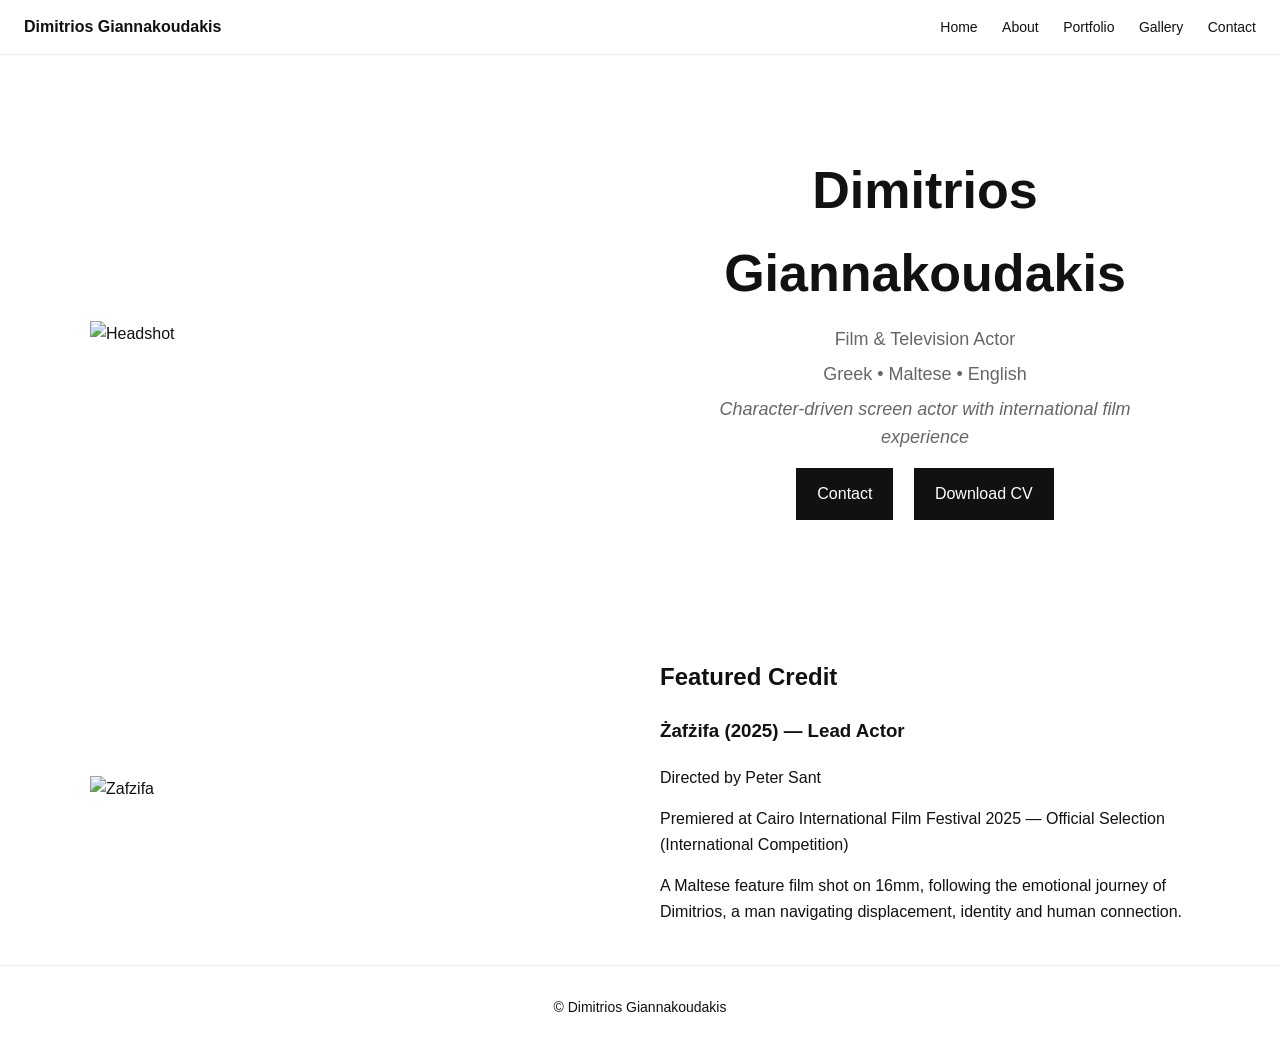
==== index.html @ be98e553 "Add files via upload" ====
<!DOCTYPE html>
<html>
<head>
  <title>Dimitrios Giannakoudakis</title>
  <link rel="stylesheet" href="style.css">
</head>

<body>

<nav>
  <div><strong>Dimitrios Giannakoudakis</strong></div>
  <div>
    <a href="index.html">Home</a>
    <a href="about.html">About</a>
    <a href="portfolio.html">Portfolio</a>
    <a href="gallery.html">Gallery</a>
    <a href="contact.html">Contact</a>
  </div>
</nav>

<!-- HERO SECTION -->
<div class="container featured">

  <!-- LEFT: HEADSHOT -->
<div class="profile">
  <img src="images/profile.jpg" alt="Headshot">
</div>

  <!-- RIGHT: IDENTITY -->
  <div class="hero">
    <h1>Dimitrios Giannakoudakis</h1>
    <p>Film & Television Actor</p>
    <p>Greek • Maltese • English</p>

    <p><em>Character-driven screen actor with international film experience</em></p>

    <a class="btn primary" href="contact.html">Contact</a>
    <a class="btn primary" href="CV.pdf" download>
    Download CV
</a>
  </div>

</div>

<!-- FEATURED CREDIT -->
<section class="container featured">

  <div class="film">
    <img src="images/zafzifa.jpg" alt="Zafzifa">
  </div>

  <div>
    <h2>Featured Credit</h2>
    <h3>Żafżifa (2025) — Lead Actor</h3>
    <p>Directed by Peter Sant</p>
    <p>Premiered at Cairo International Film Festival 2025 — Official Selection (International Competition)</p>
    <p>A Maltese feature film shot on 16mm, following the emotional journey of Dimitrios, a man navigating displacement, identity and human connection.
    </p>
  </div>

</section>

<footer>
  © Dimitrios Giannakoudakis
</footer>

</body>
</html>
---- style.css ----
/* ===== BASE ===== */
body {
  margin: 0;
  padding: 0;
  font-family: Inter, Arial, sans-serif;
  background: #ffffff;
  color: #111;
  line-height: 1.6;
}

a {
  color: inherit;
  text-decoration: none;
}

/* ===== LAYOUT ===== */
.container {
  max-width: 1100px;
  margin: 0 auto;
  padding: 24px 24px; /* reduced from 80px → FIXES BIG GAP */
}


/* ===== NAV ===== */
nav {
  display: flex;
  justify-content: space-between;
  align-items: center;
  padding: 14px 24px; /* reduced for tighter top area */
  border-bottom: 1px solid #eee;
}

nav a {
  margin-left: 20px;
  font-size: 14px;
}

/* ===== HERO ===== */
.hero {
  text-align: center;
  padding: 40px 24px; /* reduced from 120px → FIXES MAIN GAP */
}

.hero h1 {
  font-size: 52px;
  margin: 10px 0;
}

.hero p {
  font-size: 18px;
  color: #666;
  margin: 6px 0; /* tighter spacing */
}

/* ===== BUTTONS ===== */
.btn {
  display: inline-block;
  padding: 12px 20px;
  margin: 10px 8px;
  border: 1px solid #111;
  cursor: pointer;
  transition: 0.3s;
}

.btn.primary {
  background: #111;
  color: #fff;
}

.btn:hover {
  opacity: 0.8;
}

/* ===== SECTIONS ===== */
section {
  margin-bottom: 60px; /* slightly reduced */
}

/* ===== FEATURED CREDIT ===== */
.featured {
  display: grid;
  grid-template-columns: 1fr 1fr;
  gap: 40px;
  align-items: center;
  margin-top: 20px;
}

/* FEATURED LAYOUT (2-column container only) */
.featured {
  display: grid;
  grid-template-columns: 1fr 1fr;
  gap: 40px;
  align-items: center;
}

/* DEFAULT IMAGES (SAFE RULE) */
.featured img {
  width: 100%;
  height: auto;
  display: block;
}

/* PROFILE IMAGE ONLY (HEADSHOT CONTROL) */
.profile img {
  width: 420px;
  height: auto;
  display: block;
  object-fit: cover;
}

/* ZAFŻIFA FEATURE IMAGE */
.film img {
  width: 80%;
  max-width: 400px;
  height: auto;
  display: block;
}

/* PROFILE IMAGE ONLY (HOME + ABOUT) */
.hero img,
.about img {
  max-width: 260px;
  width: 100%;
  height: auto;
  object-fit: cover;
  border-radius: 2px;
}
/* CONTACT LAYOUT */
.contact {
    display: grid;
    grid-template-columns: 1fr 1fr;
    gap: 40px;
    align-items: center;
}

/* CONTACT IMAGE */
.contact-photo img {
    max-width: 300px;
    height: auto;
    display: block;
    object-fit: cover;
}

/* CONTACT AVAILBILITY */
.contact-footer {
    max-width: 1100px;
    margin: 60px auto 0 auto;
    padding: 0 24px;

    display: grid;
    grid-template-columns: repeat(3, 1fr);
    gap: 30px;
}

/* ===== GRID (GALLERY) ===== */
.grid {
  display: grid;
  grid-template-columns: repeat(3, 1fr);
  gap: 10px;
}

.grid img {
    width: 100%;
    height: 450px;   /* 👈 forces equal size */
    object-fit: cover; /* 👈 crops neatly instead of stretching */
    display: block;
}

.grid img:hover {
  transform: scale(1.02);
}




/* ===== FOOTER ===== */
footer {
  text-align: center;
  padding: 30px;
  border-top: 1px solid #eee;
  font-size: 14px;
}
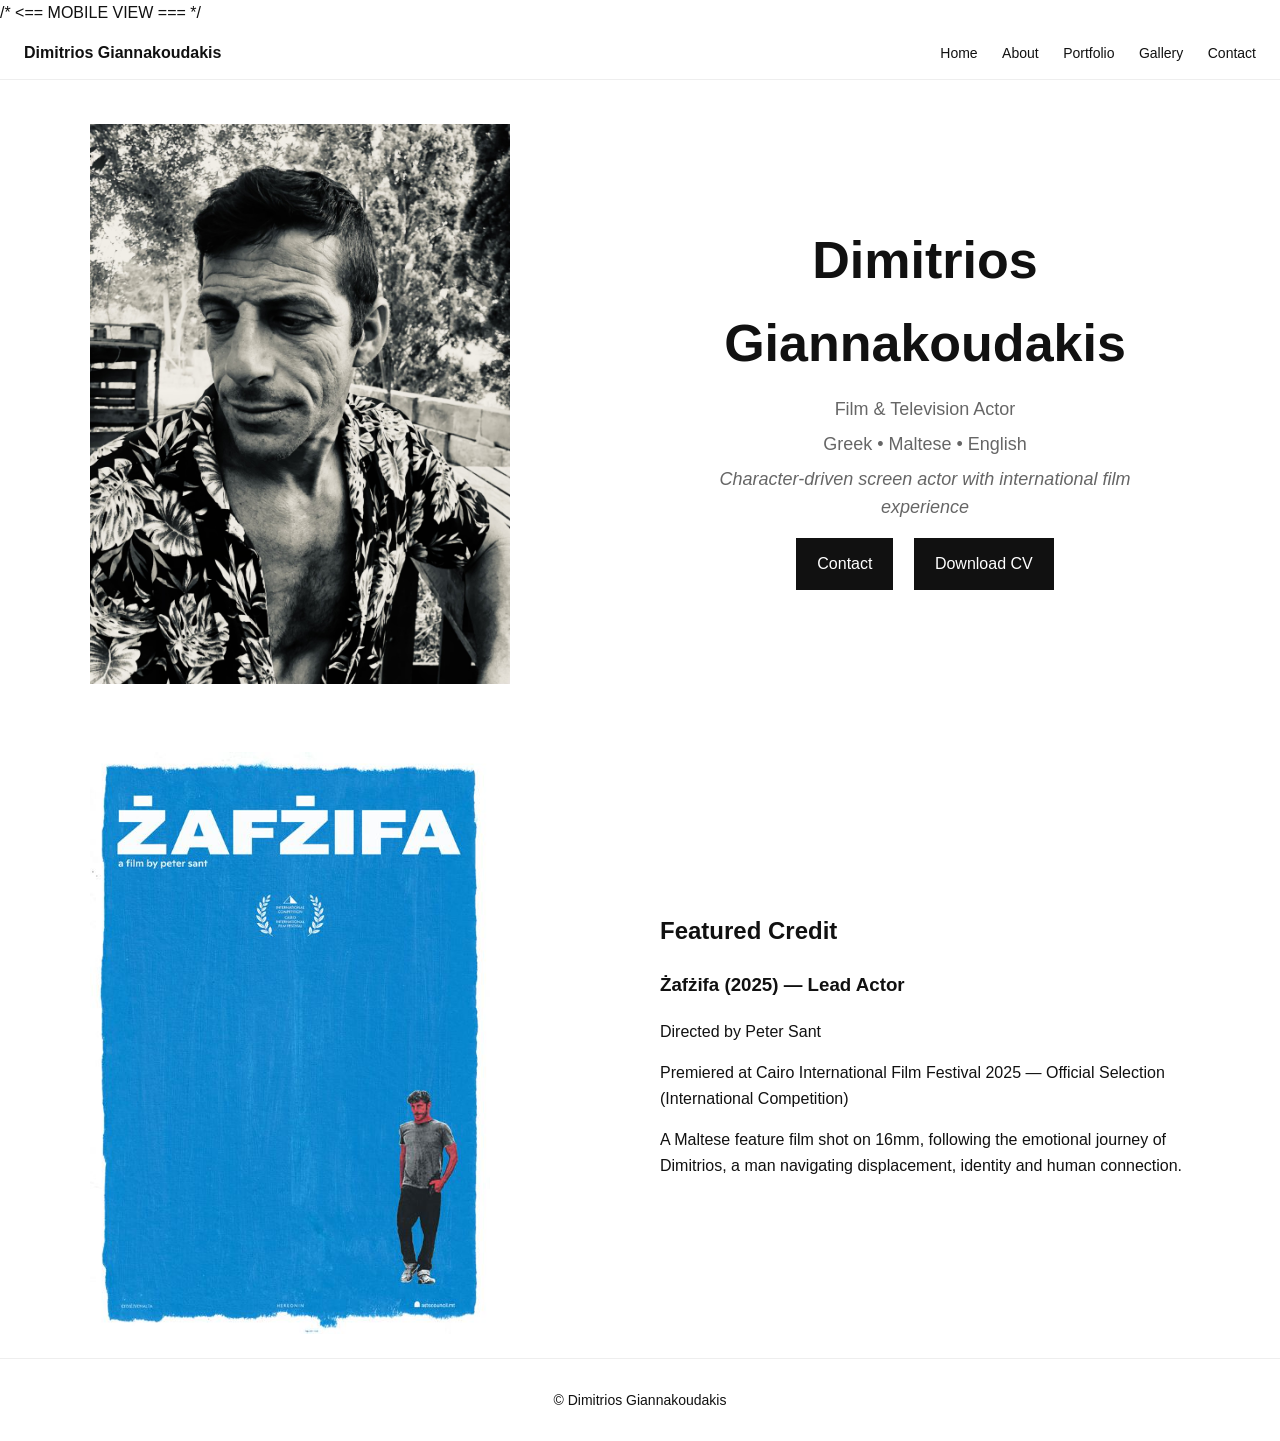
==== commit 7cc0ea7c: "Update index.html Mobile view" ====
--- a/index.html
+++ b/index.html
@@ -2,7 +2,11 @@
 <html>
 <head>
   <title>Dimitrios Giannakoudakis</title>
-  <link rel="stylesheet" href="style.css">
+
+  /* <== MOBILE VIEW === */
+<meta name="viewport" content="width=device-width, initial-scale=1.0">
+ 
+    <link rel="stylesheet" href="style.css">
 </head>
 
 <body>
@@ -65,4 +69,4 @@
 </footer>
 
 </body>
-</html>+</html>
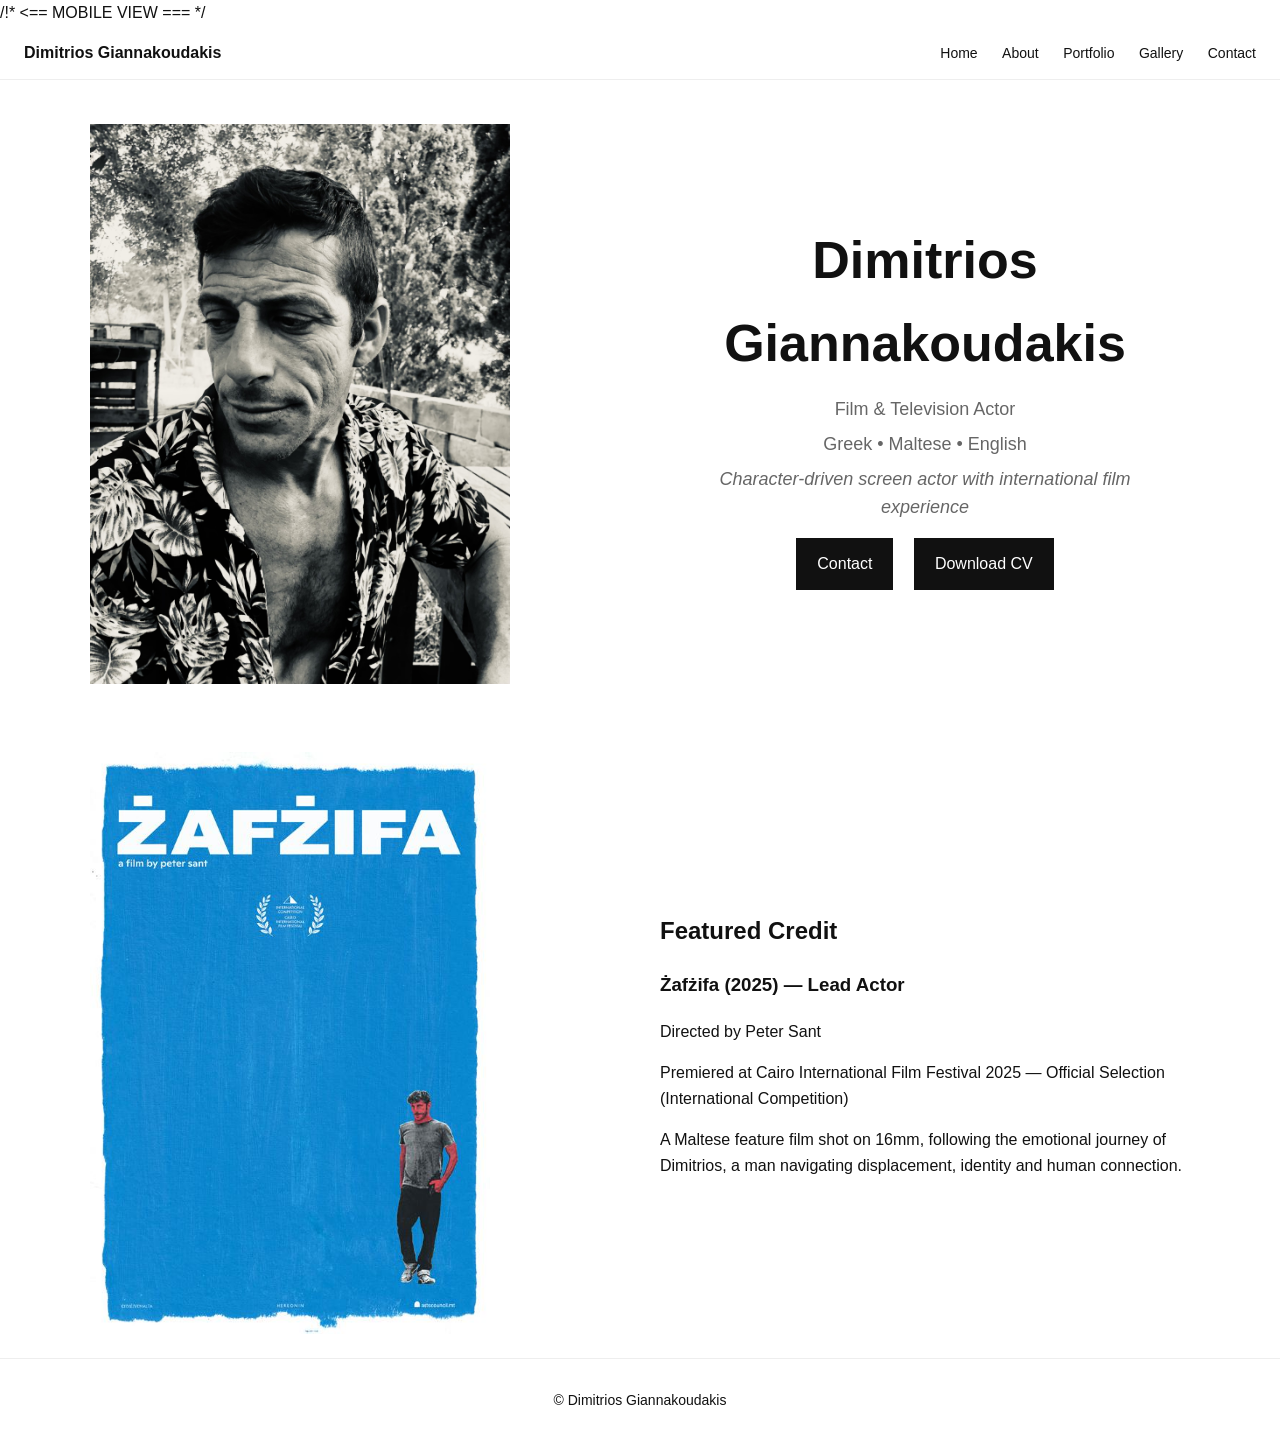
==== commit c254369a: "Update index.html" ====
--- a/index.html
+++ b/index.html
@@ -3,7 +3,7 @@
 <head>
   <title>Dimitrios Giannakoudakis</title>
 
-  /* <== MOBILE VIEW === */
+  /!* <== MOBILE VIEW === */
 <meta name="viewport" content="width=device-width, initial-scale=1.0">
  
     <link rel="stylesheet" href="style.css">
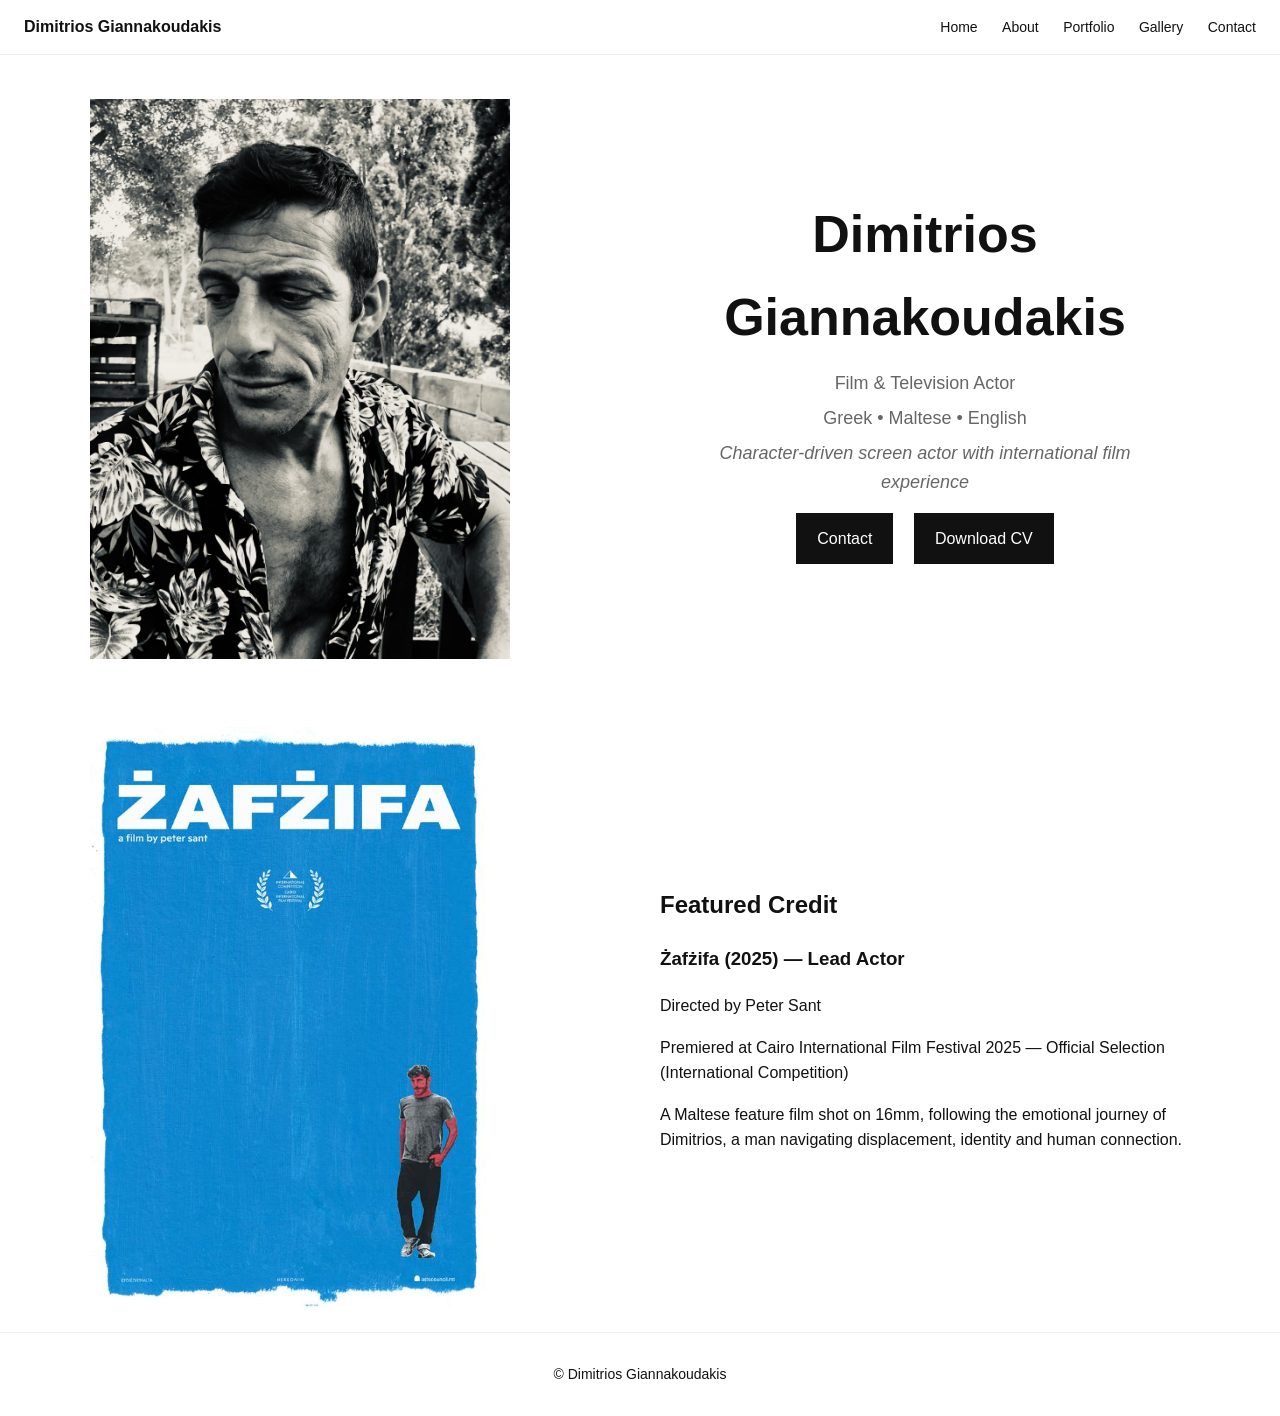
==== commit 3d057f88: "Update index.html Mobile view" ====
--- a/index.html
+++ b/index.html
@@ -3,7 +3,7 @@
 <head>
   <title>Dimitrios Giannakoudakis</title>
 
-  /!* <== MOBILE VIEW === */
+  <!-- MOBILE VIEW -->
 <meta name="viewport" content="width=device-width, initial-scale=1.0">
  
     <link rel="stylesheet" href="style.css">
--- a/style.css
+++ b/style.css
@@ -102,7 +102,8 @@
 
 /* PROFILE IMAGE ONLY (HEADSHOT CONTROL) */
 .profile img {
-  width: 420px;
+  width: 100%;
+  max-width: 420px;
   height: auto;
   display: block;
   object-fit: cover;
@@ -179,4 +180,93 @@
   padding: 30px;
   border-top: 1px solid #eee;
   font-size: 14px;
-}+}
+
+/* ===== MOBILE VIEW ===== */
+@media (max-width: 768px) {
+
+/* Navigation */
+    nav {
+        flex-direction: column;
+        gap: 15px;
+        text-align: center;
+    }
+
+    nav div:last-child {
+        display: flex;
+        flex-wrap: wrap;
+        justify-content: center;
+        gap: 15px;
+    }
+
+    nav a {
+        margin: 0;
+    }
+
+/* Hero and two-column layouts */
+    .featured,
+    .contact {
+        grid-template-columns: 1fr;
+        text-align: center;
+        gap: 20px;
+    }
+
+/* Profile and contact images */
+	.profile img,
+    	.contact-photo img {
+        max-width: 250px;
+        margin: 0 auto;
+    	}
+
+	.profile {
+    	display: flex;
+    	justify-content: center;
+	}
+
+	.profile img {
+   	 max-width: 280px;
+    	width: 100%;
+    	height: auto;
+	}
+
+	.hero {
+    	padding: 20px 10px;
+    	width: 100%;
+	}
+
+/* Headings */
+    	.hero h1 {
+        font-size: 36px;
+    	}
+
+    	.hero p {
+        font-size: 16px;
+    	}
+
+/* Gallery grid */
+    	.grid {
+        grid-template-columns: 1fr;
+    	}
+
+/* Slideshow */
+    	.slideshow {
+        max-width: 90%;
+        height: 400px;
+    	}
+
+/* Contact footer blocks */
+    	.contact-footer {
+        flex-direction: column;
+        align-items: center;
+        gap: 30px;
+        text-align: center;
+    	}
+
+    	.contact-block {
+        max-width: 300px;
+    	}
+/* Container padding */
+    	.container {
+        padding: 20px;
+    	}
+	}
